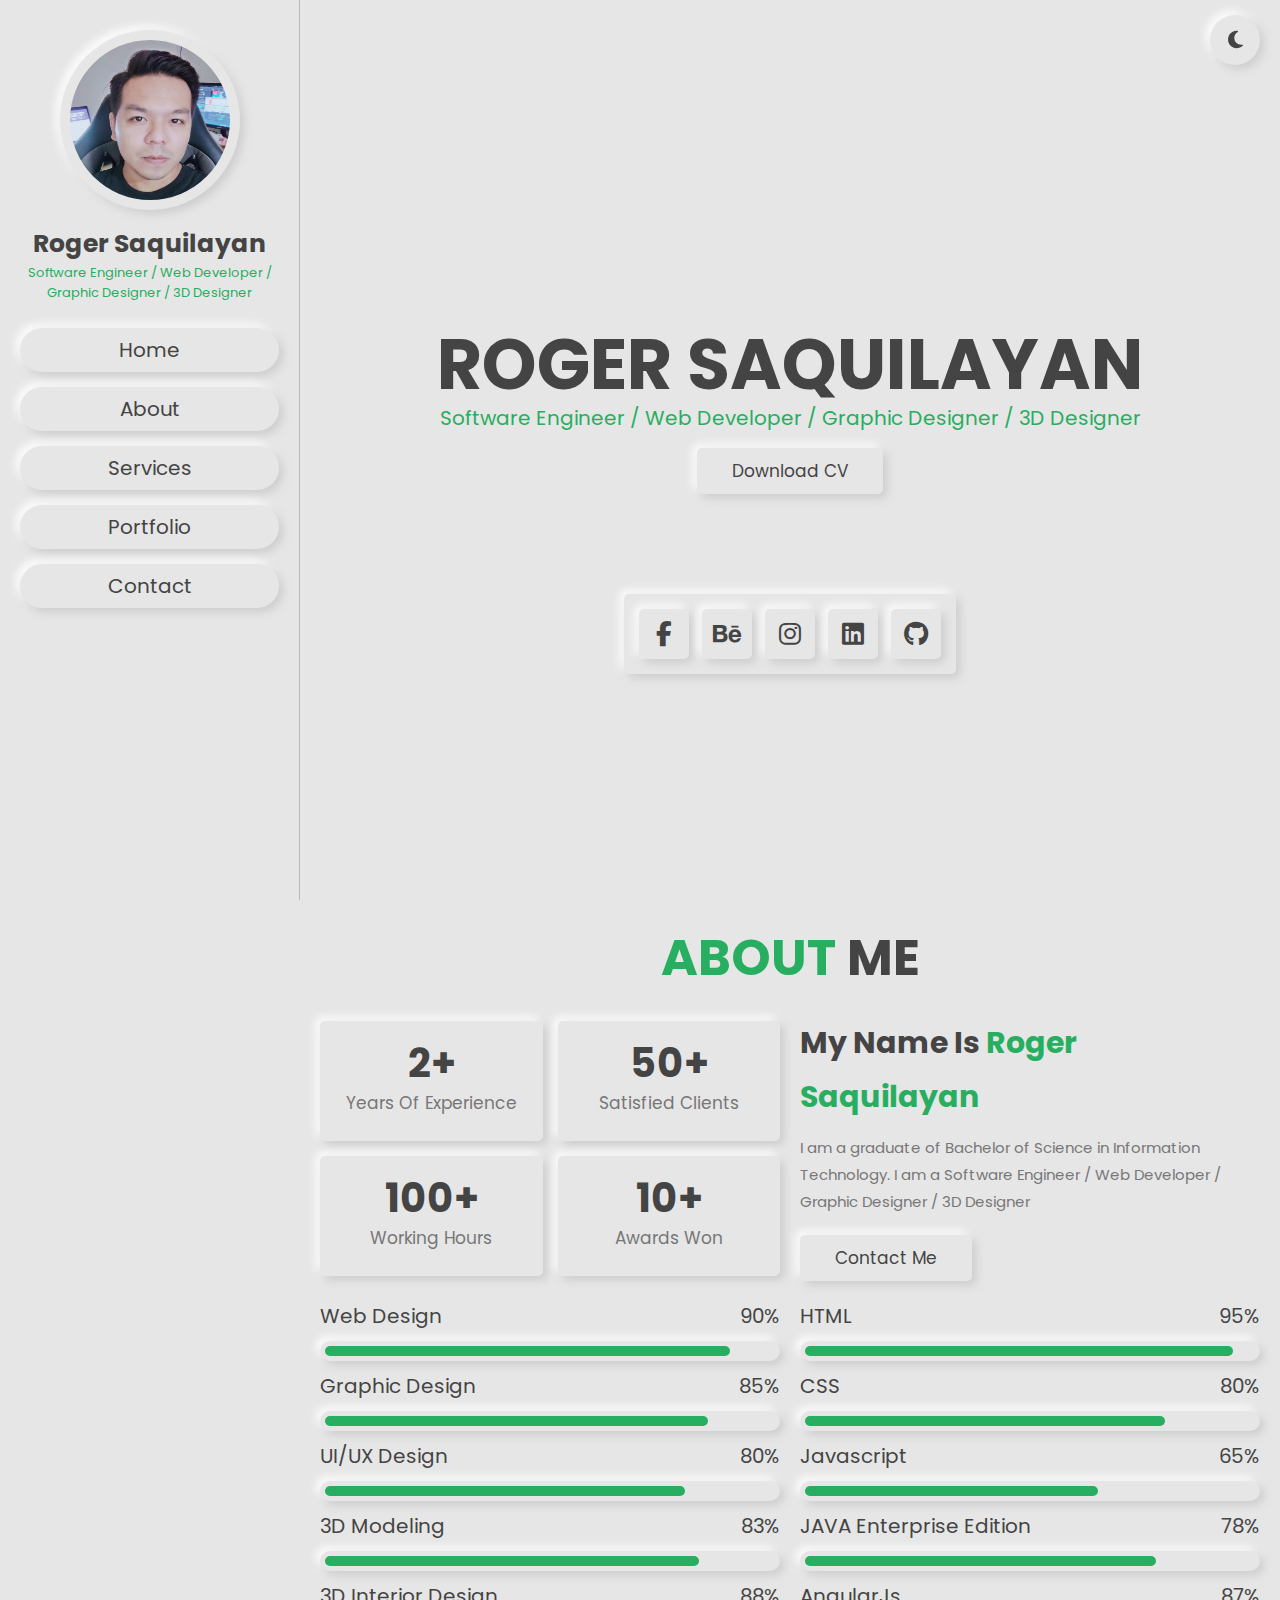
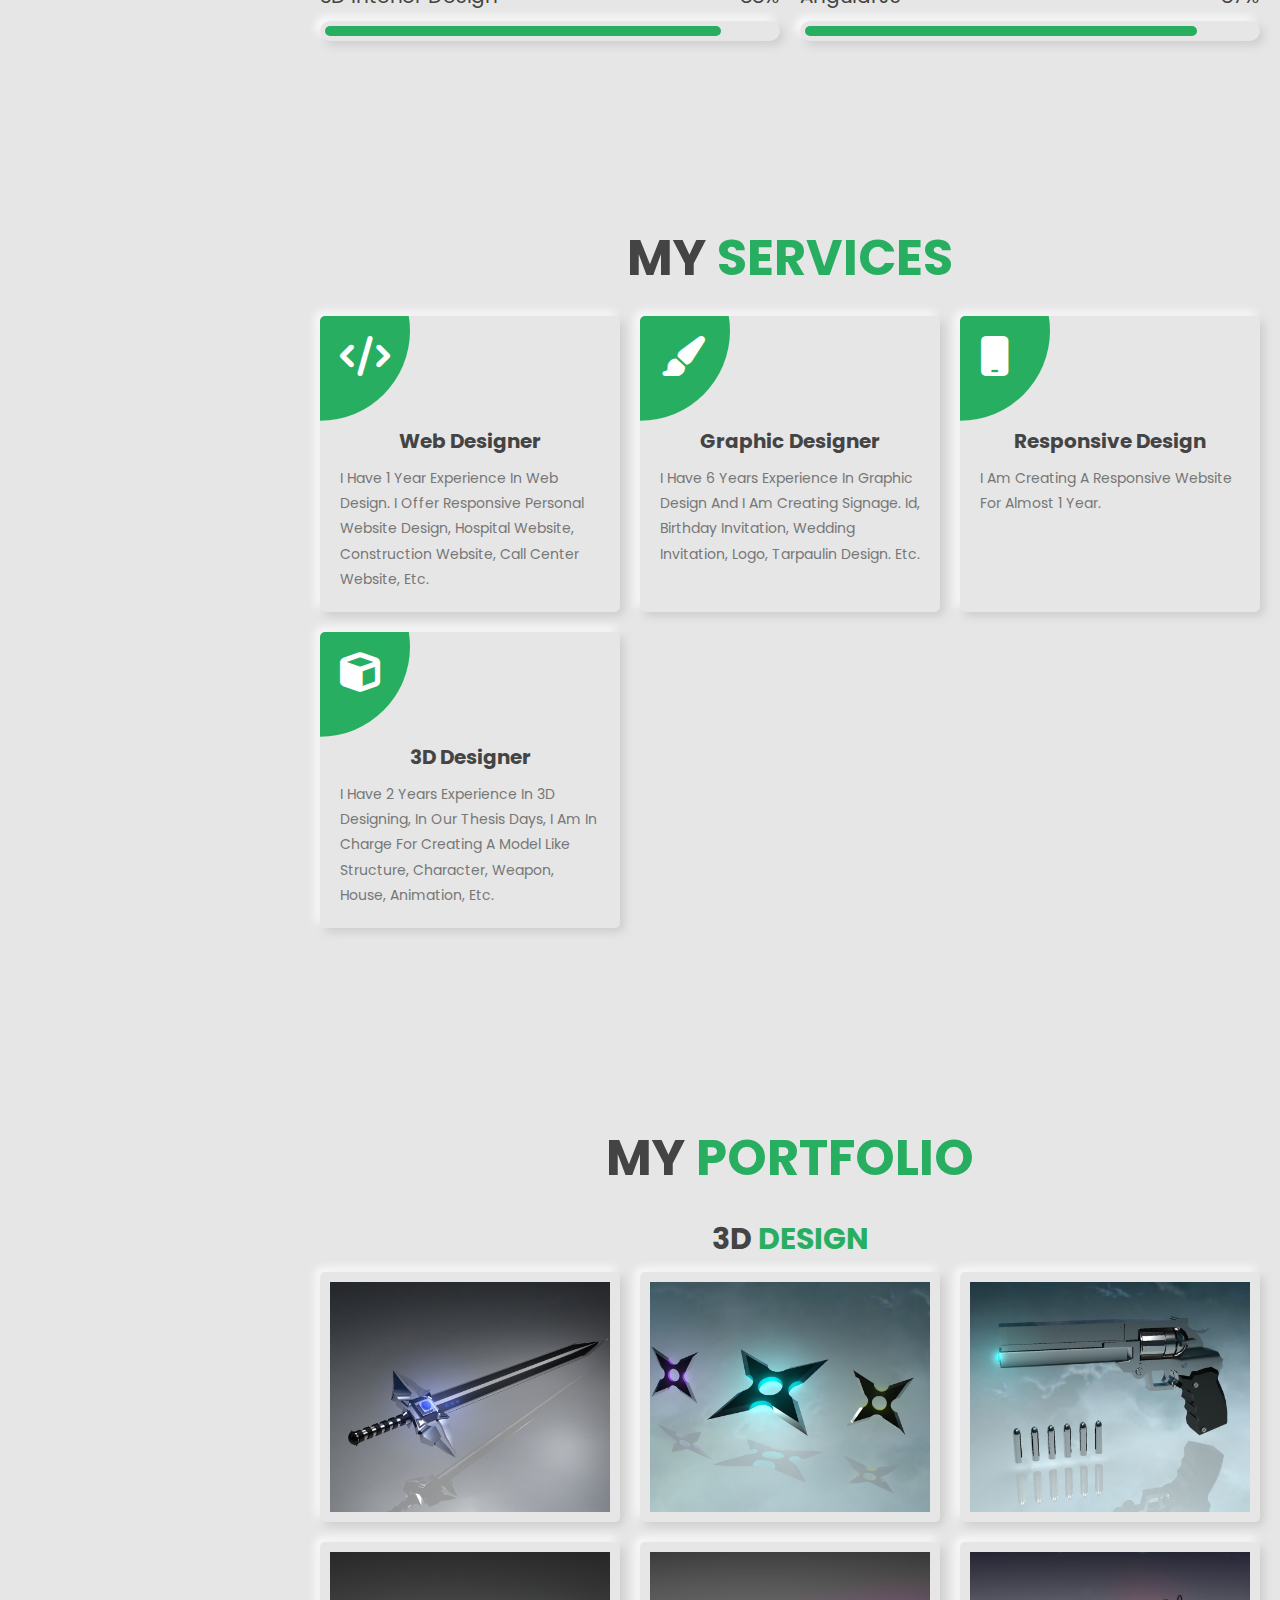
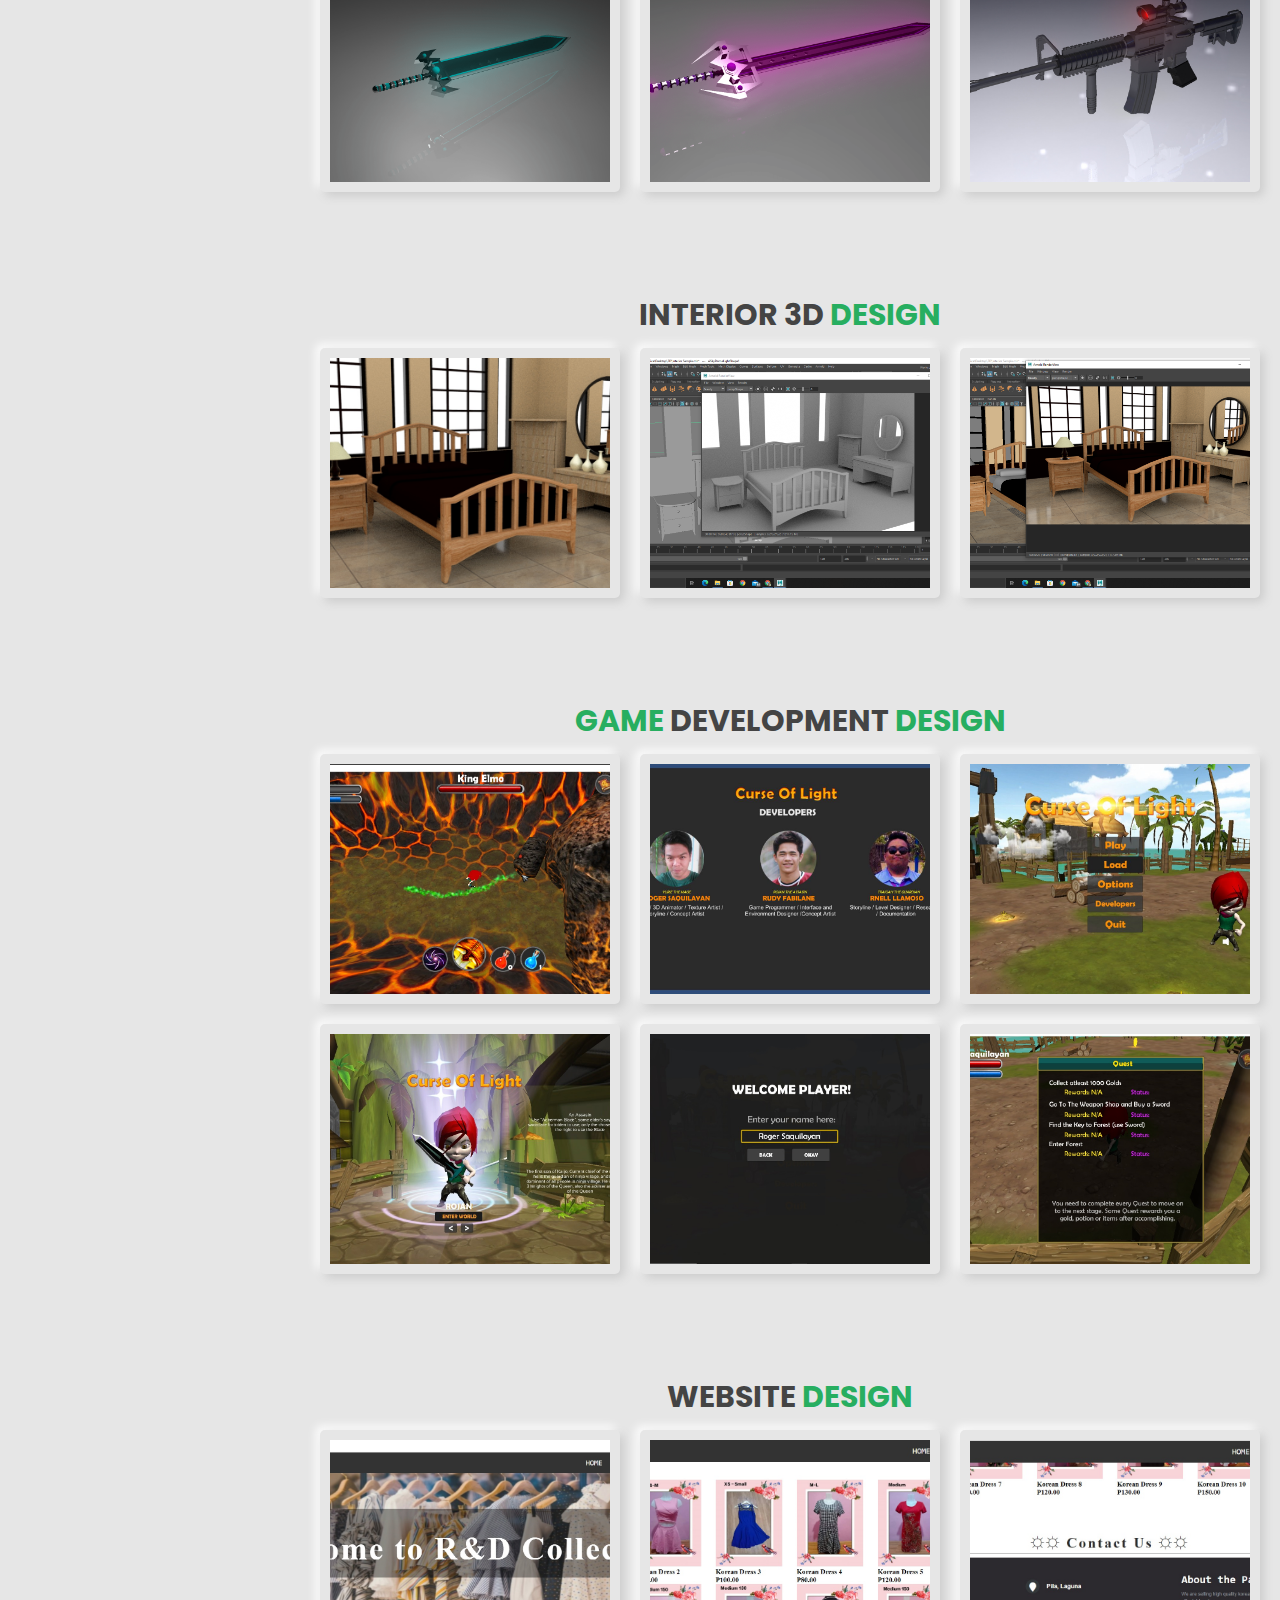
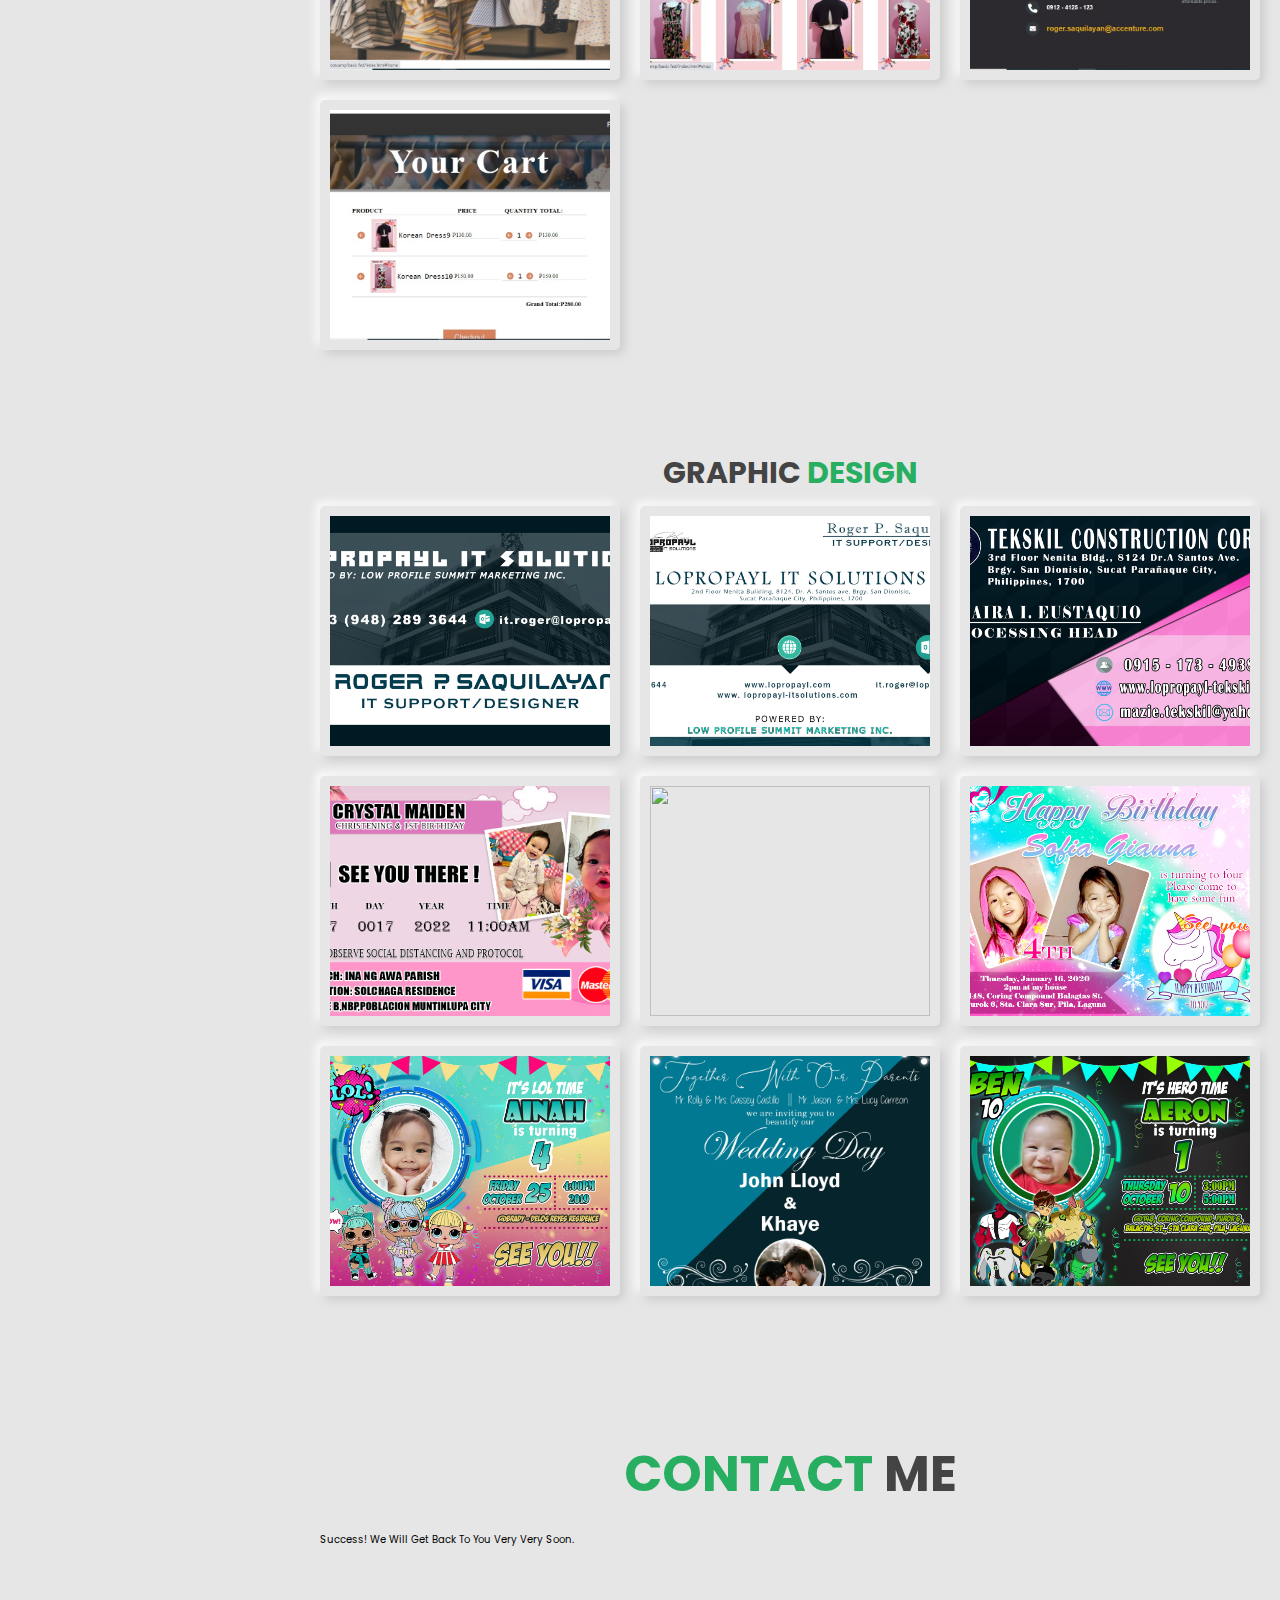
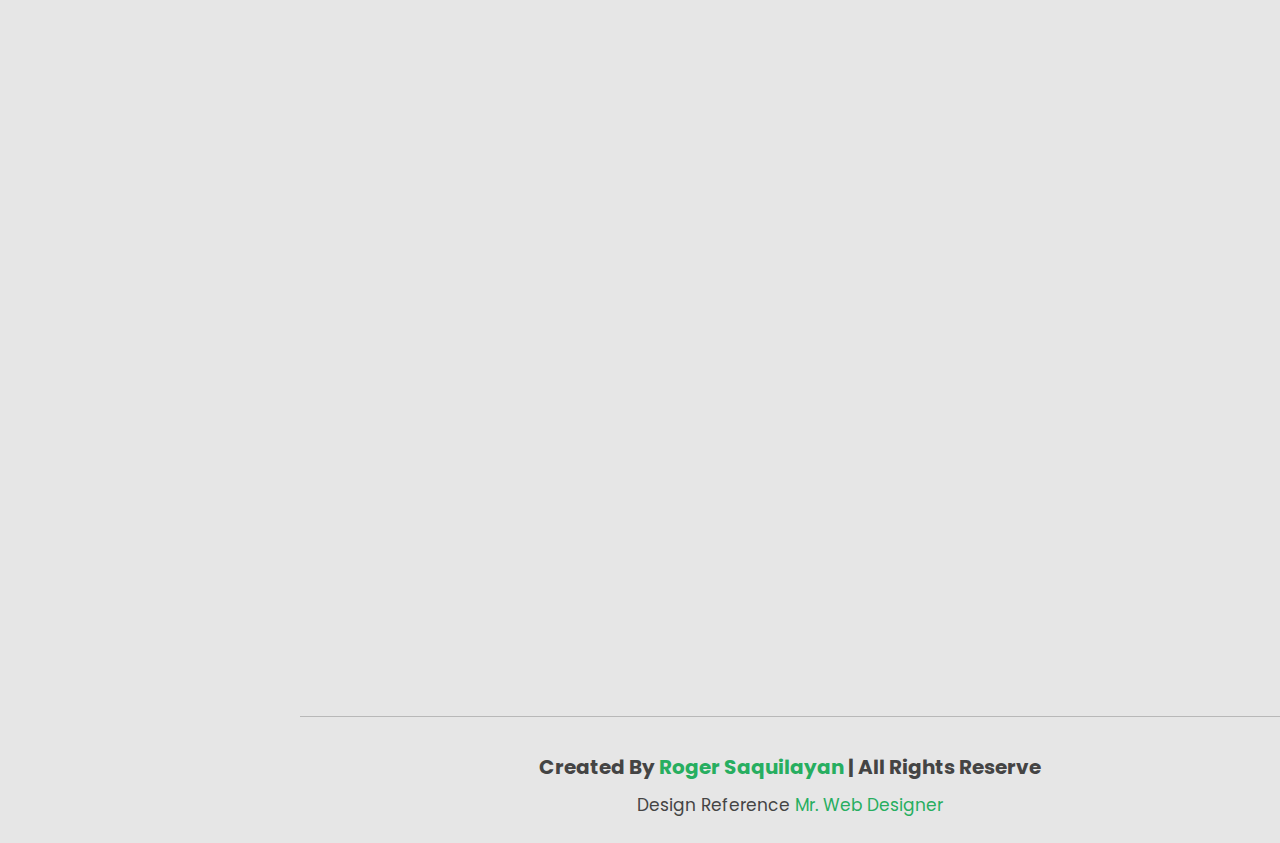
==== success.html @ b1e4dd50 "success commit" ====
<!DOCTYPE html>
<html lang="en">
<head>
    <meta charset="UTF-8">
    <meta http-equiv="X-UA-Compatible" content="IE=edge">
    <meta name="viewport" content="width=device-width, initial-scale=1.0">
    <title>Roger Saquilayan</title>

    <!-- font awesome cdn link  -->
    <link rel="stylesheet" href="https://cdnjs.cloudflare.com/ajax/libs/font-awesome/6.1.1/css/all.min.css">

    <!-- custome css file link -->
    <link rel="stylesheet" href="style.css">
</head>
<body>
    
    <!-- header section start -->
    <header class="header">

        <div class="user">
            <img src="image/profile.jpg" alt="">
            <h3>Roger Saquilayan</h3>
            <p>
                Software Engineer / Web developer / Graphic Designer / 3D Designer
            </p>
        </div>

        <nav class="navbar">
            <a href="#home">home</a>
            <a href="#about">about</a>
            <a href="#services">services</a>
            <a href="#portfolio">portfolio</a>
            <a href="#contacts">contact</a>
        </nav>

    </header>
    <!-- header section end -->

    <div id="menu-btn" class="fas fa-bars"></div>

    <!-- theme toggler -->

    <div id="theme-toggler" class="fas fa-moon"></div>


    <!-- home section start -->

    <section class="home" id="home">
        <div class="content">
            <h3>Roger Saquilayan</h3>
            <p>Software Engineer / Web developer / Graphic Designer / 3D Designer</p>
            <a href="data/Roger CV 2022.pdf" class="btn" download>Download CV</a>
        </div>

        <div class="share">
            <a href="https://www.facebook.com/rogersaqui1234/" class="fab fa-facebook-f"></a>
            <a href="https://www.behance.net/yurie2315" class="fab fa-behance"></a>
            <a href="https://www.instagram.com/rogersaquilayan/" class="fab fa-instagram"></a>
            <a href="https://www.linkedin.com/in/roger-saquilayan-77a71b1bb/" class="fab fa-linkedin"></a>
            <a href="https://github.com/yurie2315" class="fab fa-github"></a>
        </div>
    </section>

    <!-- home section end -->


    <!-- about section start  -->

    <section class="about" id="about">

        <h1 class="heading"><span>about</span> me</h1>
        <div class="row">
            <div class="box-container">

                <div class="box">
                    <h3>2+</h3>
                    <p>years of experience</p>
                </div>

                <div class="box">
                    <h3>50+</h3>
                    <p>Satisfied clients</p>
                </div>

                <div class="box">
                    <h3>100+</h3>
                    <p>Working hours</p>
                </div>

                <div class="box">
                    <h3>10+</h3>
                    <p>Awards won</p>
                </div>

            </div>

            <div class="content">
                <h3>my name is <span>Roger Saquilayan</span></h3>
                <p>I am a graduate of Bachelor of Science in Information Technology.
                     I am a Software Engineer / Web Developer / Graphic Designer / 3D Designer
                </p>

                <a href="#" class="btn">contact me</a>
            </div>

        </div>

        <div class="row">

            <div class="progress">
                <h3>web design <span>90%</span></h3>
                <div class="bar bar-1-1"><span></span></div>
                <h3>graphic design <span>85%</span></h3>
                <div class="bar bar-1-2"><span></span></div>
                <h3>UI/UX design <span>80%</span></h3>
                <div class="bar bar-1-3"><span></span></div>
                <h3>3D modeling <span>83%</span></h3>
                <div class="bar bar-1-4"><span></span></div>
                <h3>3D interior design <span>88%</span></h3>
                <div class="bar bar-1-5"><span></span></div>
            </div>

            <div class="progress">
                <h3>HTML <span>95%</span></h3>
                <div class="bar bar-2-1"><span></span></div>
                <h3>CSS <span>80%</span></h3>
                <div class="bar bar-2-2"><span></span></div>
                <h3>javascript <span>65%</span></h3>
                <div class="bar bar-2-3"><span></span></div>
                <h3>JAVA Enterprise Edition <span>78%</span></h3>
                <div class="bar bar-2-4"><span></span></div>
                <h3>AngularJs <span>87%</span></h3>
                <div class="bar bar-2-5"><span></span></div>
            </div>

        </div>

    </section>

    <!-- about section end  -->

    <!-- service section start  -->

    <section class="services" id="services">
        <h1 class="heading">my <span>services</span></h1>

        <div class="box-container">

            <div class="box">
                <i class="fas fa-code"></i>
                <h3>web designer</h3>
                <p> I have 1 year experience in Web Design.
                    I offer responsive Personal Website Design, Hospital Website, Construction Website,
                    Call Center Website, Etc.</p>
            </div>

             <div class="box">
                <i class="fas fa-paint-brush"></i>
                <h3>graphic designer</h3>
                <p>I have 6 years experience in graphic design and I am creating signage. id, 
                    birthday invitation, wedding invitation, logo, tarpaulin design. etc.</p>
            </div>

            <div class="box">
                <i class="fas fa-mobile"></i>
                <h3>responsive design</h3>
                <p>I am creating a responsive website for almost 1 year.</p>
            </div>

            <div class="box">
                <i class="fas fa-cube"></i>
                <h3>3D Designer</h3>
                <p>I have 2 years experience in 3D Designing, In our thesis days, i am in charge for creating
                    a model like structure, character, weapon, house, animation, etc.
                </p>
            </div>

        </div>
    </section>

    <!-- service section end  -->

    <!-- portfolio section start  -->

    <section class="portfolio" id="portfolio">

        <h1 class="heading">my <span>portfolio</span></h1>

        <!-- 3D Design  -->
            <h3 class="subheading">3D <span>Design</span> </h3>
            <div class="box-container">
            
                <div class="box">
                    <img src="image/3D-1.jpeg" alt="">
                    <div class="content">
                        <h3>Sci-fi Sword</h3>
                    </div>
                </div>

                <div class="box">
                    <img src="image/3D-2.jpeg" alt="">
                    <div class="content">
                        <h3>Shuriken</h3>
                    </div>
                </div>

                <div class="box">
                    <img src="image/3D-3.jpeg" alt="">
                    <div class="content">
                        <h3>vash stampede gun</h3>
                    </div>
                </div>

                <div class="box">
                    <img src="image/3D-4.png" alt="">
                    <div class="content">
                        <h3>Final fantasy sword</h3>
                    </div>
                </div>

                <div class="box">
                    <img src="image/3D-5.png" alt="">
                    <div class="content">
                        <h3>Customize Sci-fi Sword</h3>
                    </div>
                </div>

                <div class="box">
                    <img src="image/3D-6.jpeg" alt="">
                    <div class="content">
                        <h3>M4A1 Rifle</h3>
                    </div>
                </div>

            </div>

<!-- Interior Design  -->
            <h3 class="subheading">Interior 3D <span>Design</span> </h3>
            <div class="box-container">
                <div class="box">
                    <img src="image/I3D-1.jpg" alt="">
                    <div class="content">
                        <h3>Interior Design Room</h3>
                    </div>
                </div>

                <div class="box">
                    <img src="image/I3D-2.png" alt="">
                    <div class="content">
                        <h3>Interior Design Room Preview</h3>
                    </div>
                </div>

                <div class="box">
                    <img src="image/I3D-3.png" alt="">
                    <div class="content">
                        <h3>Interior Design Room Render Preview</h3>
                    </div>
                </div>
            </div>


<!-- Game Developer Thesis  -->

            <h3 class="subheading"><span> Game </span> Development <span>Design</span> </h3>
            <div class="box-container">
                <div class="box">
                    <img src="image/TD-1.jpg" alt="">
                    <div class="content">
                        <h3>Curse of Light Boss</h3>
                    </div>
                </div>

                <div class="box">
                    <img src="image/TD-2.jpg" alt="">
                    <div class="content">
                        <h3>Curse of Light Developer</h3>
                    </div>
                </div>

                <div class="box">
                    <img src="image/TD-3.jpg" alt="">
                    <div class="content">
                        <h3>Curse of Light main menu</h3>
                    </div>
                </div>

                <div class="box">
                    <img src="image/TD-4.jpg" alt="">
                    <div class="content">
                        <h3>Curse of Light Character Selection</h3>
                    </div>
                </div>

                <div class="box">
                    <img src="image/TD-5.jpg" alt="">
                    <div class="content">
                        <h3>Curse of Light Choosing name</h3>
                    </div>
                </div>

                <div class="box">
                    <img src="image/TD-6.jpg" alt="">
                    <div class="content">
                        <h3>Curse of Light in Game</h3>
                    </div>
                </div>
            </div>

<!-- Website Design  -->


            <h3 class="subheading">Website <span>Design</span> </h3>
            <div class="box-container">
                <div class="box">
                    <img src="image/WD-1.jpg" alt="">
                    <div class="content">
                        <h3>R&D Collection home</h3>
                    </div>
                </div>

                <div class="box">
                    <img src="image/WD-1-shop.jpg" alt="">
                    <div class="content">
                        <h3>R&D Collection shop</h3>
                    </div>
                </div>

                <div class="box">
                    <img src="image/WD-1-contact.jpg" alt="">
                    <div class="content">
                        <h3>R&D Collection contact</h3>
                    </div>
                </div>

                <div class="box">
                    <img src="image/WD-1-cart.jpg" alt="">
                    <div class="content">
                        <h3>R&D Collection cart</h3>
                    </div>
                </div>
            </div>

<!-- Graphic Design  -->

            <h3 class="subheading">Graphic <span>Design</span> </h3>
            <div class="box-container">
                <div class="box">
                    <img src="image/GD-1.jpg" alt="">
                    <div class="content">
                        <h3>LP Business Card</h3>
                    </div>
                </div>

                <div class="box">
                    <img src="image/GD-2.jpg" alt="">
                    <div class="content">
                        <h3>LP Business Card 2</h3>
                    </div>
                </div>

                <div class="box">
                    <img src="image/GD-3.png" alt="">
                    <div class="content">
                        <h3>Tekskil Business Card</h3>
                    </div>
                </div>

                <div class="box">
                    <img src="image/GD-4.jpg" alt="">
                    <div class="content">
                        <h3>ATM Invitation Card Design</h3>
                    </div>
                </div>

                <div class="box">
                    <img src="image/GD-5.jpg" alt="">
                    <div class="content">
                        <h3>Tarpaulin 4x7</h3>
                    </div>
                </div>

                <div class="box">
                    <img src="image/GD-6.jpg" alt="">
                    <div class="content">
                        <h3>Birthday Invitation Card</h3>
                    </div>
                </div>

                <div class="box">
                    <img src="image/GD-7.jpg" alt="">
                    <div class="content">
                        <h3>Birthday Invitation Card 2</h3>
                    </div>
                </div>

                <div class="box">
                    <img src="image/GD-8.jpg" alt="">
                    <div class="content">
                        <h3>Wedding Invitation</h3>
                    </div>
                </div>

                <div class="box">
                    <img src="image/GD-9.jpg" alt="">
                    <div class="content">
                        <h3>Birthday Invitation Card 3</h3>
                    </div>
                </div>
            </div>

            
    </section>

    <!-- portfolio section end  -->

    <!-- contact section start  -->

    <section class="contact" id="contacts">
        <h1 class="heading"><span>Contact</span> me</h1>
        Success! we will get back to you very very soon.
       
    </section>

    <!-- contact section end  -->

    <div class="credit">
        <h3> created by <span> Roger Saquilayan</span> | all rights reserve </h3>
        <p> Design reference<a href="https://www.youtube.com/c/MrWebDesignerAnas"> <span> Mr. Web Designer </span></a></p>
    </div>
    
    


    <!-- custom js file link  -->
    <script src="script.js"></script>

</body>
</html>
---- style.css ----
@import url('https://fonts.googleapis.com/css2?family=Poppins:wght@100;200;300;400;500;600;700&display=swap');

:root{
    --green:#27ae60;
    --black:#444;
    --light-color:#777;
    --bg-color:#e6e6e6;
    --border: .1rem solid rgba(0,0,0,.2);
    --box-shadow: .4rem .4rem 1rem #ccc,
                  -.4rem -.4rem 1rem #fff;
    --box-shadow-inset: .4rem .4rem 1rem #ccc inset,
                  -.4rem -.4rem 1rem #fff inset;
}


*{
    font-family: 'Poppins', sans-serif;
    margin: 0; padding: 0;
    box-sizing: border-box;
    outline: none; border: none;
    text-decoration: none;
    text-transform: capitalize;
    transition: .2s linear;
}


html {
    font-size: 62.5%;
    overflow-x: hidden;
    scroll-behavior: smooth;
}

body {
    background: var(--bg-color);
    padding-left: 30rem;
}

body.active {
    --black:#fff;
    --light-color:#ddd;
    --bg-color:#222;
    --border: .1rem solid rgba(0,0,0,.2);
    --box-shadow: .4rem .4rem 1rem #111,
                  -.4rem -.4rem 1rem #333;
    --box-shadow-inset: .4rem .4rem 1rem #111 inset,
                  -.4rem -.4rem 1rem #333 inset;
}

section {
    min-height: 100vh;
    padding: 2rem;
}

.btn {
    margin-top: 1rem;
    display: inline-block;
    padding: 1rem 3.5rem;
    border-radius: .5rem;
    font-size: 1.7rem;
    cursor: pointer;
    background: none;
    color: var(--black);
    box-shadow: var(--box-shadow);
}

.btn:hover {
    box-shadow: var(--box-shadow-inset);
    color: var(--green);
}

.heading {
    text-align: center;
    font-size: 5rem;
    color: var(--black);
    text-transform: uppercase;
    padding-bottom: 2rem;
}

.heading span {
    color: var(--green);
    text-transform: uppercase;
}

.subheading {
    text-align: center;
    font-size: 3rem;
    color: var(--black);
    text-transform: uppercase;
    padding-bottom: 1rem;
}

.subheading span {
    color: var(--green);
    text-transform: uppercase;
}

.header {
    position: fixed;
    top:0; left: 0;
    z-index: 999;
    background: var(--bg-color);
    width: 30rem;
    border-right: var(--border);
    height: 100%;
    padding: 2rem;
    text-align: center;
}

.header .user img {
    margin: 1rem 0;
    border: 1rem solid transparent;
    border-radius: 50%;
    height: 18rem;
    width: 18rem;
    box-shadow: var(--box-shadow);
}

.header .user h3 {
    color: var(--black);
    font-size: 2.5rem;
}

.header .user p {
    color: var(--green);
    font-size: 1.3rem;
}

.header .navbar {
    padding-top: 1rem;
}

.header .navbar a {
    display: block;
    margin: 1.5rem 0;
    padding: .7rem;
    border-radius: 5rem;
    font-size: 2rem;
    box-shadow: var(--box-shadow);
    color: var(--black);
}

.header .navbar a:hover {
    background: var(--green);
    color: #fff;
}


#menu-btn {
    position: fixed;
    top: 1.5rem; left: 2rem;
    z-index: 1000;
    height: 5rem;
    width: 5rem;
    line-height: 5rem;
    border-radius: 50%;
    font-size: 2rem;
    cursor: pointer;
    box-shadow: var(--box-shadow);
    text-align: center;
    color: var(--black);
    display: none;
    background: var(--bg-color);
}


#menu-btn:hover {
    color: var(--green);
    box-shadow: var(--box-shadow-inset);
}


#theme-toggler {
    position: fixed;
    top: 1.5rem; right: 2rem;
    z-index: 1000;
    height: 5rem;
    width: 5rem;
    line-height: 5rem;
    border-radius: 50%;
    font-size: 2rem;
    cursor: pointer;
    box-shadow: var(--box-shadow);
    text-align: center;
    color: var(--black);
    background: var(--bg-color);
}

#theme-toggler:hover {
    color: var(--green);
    box-shadow: var(--box-shadow-inset);
}

.home {
    display: flex;
    flex-flow: column;
    align-items: center;
    justify-content: center;
    text-align: center;
}

.home .content h3{
    font-size: 7rem;
    color: var(--black);
    line-height: 1.1;
    text-transform: uppercase;
}

.home .content p{
    font-size: 2rem;
    color: var(--green);
    padding-bottom: .5rem;
}

.home .share {
    position: relative;
    top: 10rem;
    border-radius: .5rem;
    box-shadow: var(--box-shadow);
    padding: 1rem;
}

.home .share a {
    height: 5rem;
    width: 5rem;
    line-height: 5rem;
    box-shadow: var(--box-shadow);
    margin: .5rem;
    font-size: 2.5rem;
    color: var(--black);
    border-radius: .5rem;
}

.home .share a:hover {
    box-shadow: var(--box-shadow-inset);
    color: var(--green);
}

.about .row {
    display: flex;
    align-items: center;
    flex-wrap: wrap-reverse;
    gap: 2rem;
}

.about .row .box-container {
    flex: 1 1 40rem;
    display: flex;
    flex-wrap: wrap;
    gap: 1.5rem;
}

.about .row .box-container .box {
    flex: 1 1 18rem;
    text-align: center;
    padding: 2rem;
    border-radius: .5rem;
    box-shadow: var(--box-shadow);
}

.about .row .box-container .box h3 {
    font-size: 4rem;
    color: var(--black);
    line-height: 1.1;
}

.about .row .box-container .box p {
    font-size: 1.7rem;
    color: var(--light-color);
    padding: .5rem 0;
}

.about .row .content {
    flex: 1 1 40rem;
}

.about .row .content p{
    text-transform: none;
}

.about .row .content h3 {
    font-size: 3rem;
    color: var(--black);
    line-height: 1.8;
}

.about .row .content p {
    font-size: 1.5rem;
    color: var(--light-color);
    line-height: 1.8;
    padding: 1rem 0;
}

.about .row .content span {
    color: var(--green);
}

.about .row:nth-child(3){
    padding-top: 2rem;
}

.about .row .progress {
    flex: 1 1 40rem;
}

.about .row .progress h3 {
    color: var(--black);
    font-weight: normal;
    font-size: 2rem;
    display: flex;
    align-items: center;
    justify-content: space-between;
}

.about .row .progress .bar {
    box-shadow: var(--box-shadow);
    border-radius: 5rem;
    height: 2rem;
    padding: .5rem;
    margin: 1rem 0;
}

.about .row .progress .bar span {
    display: block;
    height: 100%;
    background: var(--green);
    border-radius: 5rem;
}

.about .row .progress .bar-1-1 span {
    width: 90%;
}

.about .row .progress .bar-1-2 span {
    width: 85%;
}

.about .row .progress .bar-1-3 span {
    width: 80%;
}

.about .row .progress .bar-1-4 span {
    width: 83%;
}

.about .row .progress .bar-1-5 span {
    width: 88%;
}


.about .row .progress .bar-2-1 span {
    width: 95%;
}

.about .row .progress .bar-2-2 span {
    width: 80%;
}

.about .row .progress .bar-2-3 span {
    width: 65%;
}

.about .row .progress .bar-2-4 span {
    width: 78%;
}

.about .row .progress .bar-2-5 span {
    width: 87%;
}

/* section services start  */

.services .box-container {
    display: grid;
    grid-template-columns: repeat(auto-fit, minmax(27rem, 1fr));
    gap: 2rem; 
}

.services .box-container .box {
    padding: 2rem;
    border-radius: .5rem;
    box-shadow: var(--box-shadow);
    position: relative;
    z-index: 0;
    overflow: hidden;
    align-items: center;
    justify-items: center;
    justify-content: center;
    position: relative;
}

.services .box-container .box i {
    font-size: 4rem;
    padding-bottom: 5rem;
    color: #fff;
}

.services .box-container .box h3 {
    font-size: 2rem;
    padding-bottom: 1rem;
    color: var(--black);
}

.services .box-container .box p {
    font-size: 1.4rem;
    line-height: 1.8;
    color: var(--light-color);
}

.services .box-container .box::before {
    content: '';
    position: absolute;
    top: 0; left: 0;
    height: 100%;
    width: 100%;
    background: var(--green);
    z-index: -1;
    clip-path: circle(9rem at 0% 5%);
    transition: .3s linear;
}

.services .box-container .box:hover::before {
    clip-path: circle(100%);
}

.services .box-container .box:hover > * {
    color: #fff;
}

/* section services end  */

/* portfolio section start  */

.portfolio .box-container {
    display: grid;
    grid-template-columns: repeat(auto-fit, minmax(27rem, 1fr));
    gap: 2rem;
    padding-bottom: 10rem;
}

.portfolio .box-container .box {
    height: 25rem;
    border-radius: .5rem;
    overflow: hidden;
    box-shadow: var(--box-shadow);
    position: relative;
    border: 1rem solid transparent;
}


.portfolio .box-container .box img {
    height: 100%;
    width: 100%;
    object-fit: cover;
}

.portfolio .box-container .box .content {
    position: absolute;
    top: 0; left: 0;
    height: 100%;
    width: 100%;
    background: var(--bg-color);
    display: grid;
    place-items: center;
    transform: scale(0);
}

.portfolio .box-container .box:hover .content {
    transform: scale(1);
}

.portfolio .box-container .box .content h3{
    font-size: 2.5rem;
    color: var(--black);
    text-transform: uppercase;
    transform: translateY(-5rem);
    opacity: 0;
    transition-delay: .2s;
    text-align: center;
   
}

.portfolio .box-container .box:hover .content h3 {
    transform: translateY(0rem);
    opacity: 1;
}

/* portfolio section end  */

/* contact section start  */

.contact form {
    margin: 1rem auto;
    max-width: 70rem;
    border-radius: .5rem;
    box-shadow: var(--box-shadow);
    padding: 2rem;
}

.contact form .box {
    padding: 1rem 1.5rem;
    background: none;
    width: 100%;
    color: var(--black);
    font-size: 1.6rem;
    box-shadow: var(--box-shadow);
    text-transform: none;
    margin: .7rem 0;
    border-radius: .5rem;
}

.contact form textarea {
    height: 20rem;
    resize: none;
}

.contact form .box:focus {
    box-shadow: var(--box-shadow-inset);
}

/* contact section end  */

.credit {
   
    padding: 2.5rem 1rem;
 
    border-top: var(--border);
    color: var(--black);
}

.credit h3  {
    font-size: 2rem;
    text-align: center;
    color: var(--black);
    margin-top: 1rem;
}

.credit p{
    font-size: 1.7rem;
    text-align: center;
    color: var(--black);
    margin-top: 1rem;
    text-decoration: none;
}

.credit span {
    color: var(--green);
}


/* media queries */
@media (max-width: 991px) {
    html {
        font-size: 55%;
    }

    body {
        padding-left: 0;
    }

    .header {
        left: -110%;
    }

    .header.active {
        left: 0%;
        transition: .4s linear;
    }

    #menu-btn{
        display: initial;
    }
    
}

@media (max-width: 450px) {
    html {
        font-size: 50%;
    }

    .header {
        width: 100%;
        border-right: 0;
    }
}

@media (max-width: 450px) {
    html {
        font-size: 40%;
    }
    .header {
        width: 100%;
        border-right: 0;
    }
}
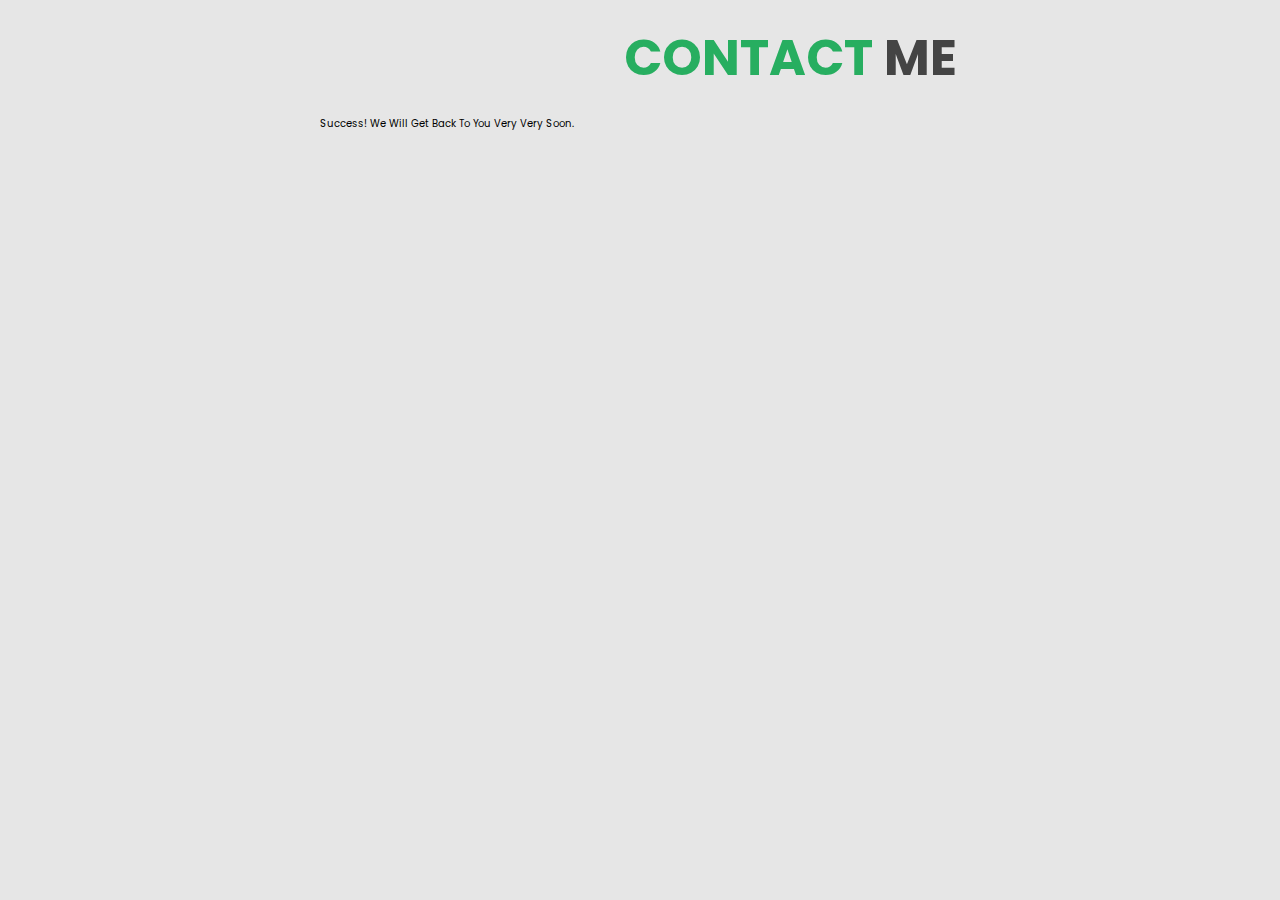
==== commit cfaab83a: "success page" ====
--- a/success.html
+++ b/success.html
@@ -13,406 +13,7 @@
     <link rel="stylesheet" href="style.css">
 </head>
 <body>
-    
-    <!-- header section start -->
-    <header class="header">
-
-        <div class="user">
-            <img src="image/profile.jpg" alt="">
-            <h3>Roger Saquilayan</h3>
-            <p>
-                Software Engineer / Web developer / Graphic Designer / 3D Designer
-            </p>
-        </div>
-
-        <nav class="navbar">
-            <a href="#home">home</a>
-            <a href="#about">about</a>
-            <a href="#services">services</a>
-            <a href="#portfolio">portfolio</a>
-            <a href="#contacts">contact</a>
-        </nav>
-
-    </header>
-    <!-- header section end -->
-
-    <div id="menu-btn" class="fas fa-bars"></div>
-
-    <!-- theme toggler -->
-
-    <div id="theme-toggler" class="fas fa-moon"></div>
-
-
-    <!-- home section start -->
-
-    <section class="home" id="home">
-        <div class="content">
-            <h3>Roger Saquilayan</h3>
-            <p>Software Engineer / Web developer / Graphic Designer / 3D Designer</p>
-            <a href="data/Roger CV 2022.pdf" class="btn" download>Download CV</a>
-        </div>
-
-        <div class="share">
-            <a href="https://www.facebook.com/rogersaqui1234/" class="fab fa-facebook-f"></a>
-            <a href="https://www.behance.net/yurie2315" class="fab fa-behance"></a>
-            <a href="https://www.instagram.com/rogersaquilayan/" class="fab fa-instagram"></a>
-            <a href="https://www.linkedin.com/in/roger-saquilayan-77a71b1bb/" class="fab fa-linkedin"></a>
-            <a href="https://github.com/yurie2315" class="fab fa-github"></a>
-        </div>
-    </section>
-
-    <!-- home section end -->
-
-
-    <!-- about section start  -->
-
-    <section class="about" id="about">
-
-        <h1 class="heading"><span>about</span> me</h1>
-        <div class="row">
-            <div class="box-container">
-
-                <div class="box">
-                    <h3>2+</h3>
-                    <p>years of experience</p>
-                </div>
-
-                <div class="box">
-                    <h3>50+</h3>
-                    <p>Satisfied clients</p>
-                </div>
-
-                <div class="box">
-                    <h3>100+</h3>
-                    <p>Working hours</p>
-                </div>
-
-                <div class="box">
-                    <h3>10+</h3>
-                    <p>Awards won</p>
-                </div>
-
-            </div>
-
-            <div class="content">
-                <h3>my name is <span>Roger Saquilayan</span></h3>
-                <p>I am a graduate of Bachelor of Science in Information Technology.
-                     I am a Software Engineer / Web Developer / Graphic Designer / 3D Designer
-                </p>
-
-                <a href="#" class="btn">contact me</a>
-            </div>
-
-        </div>
-
-        <div class="row">
-
-            <div class="progress">
-                <h3>web design <span>90%</span></h3>
-                <div class="bar bar-1-1"><span></span></div>
-                <h3>graphic design <span>85%</span></h3>
-                <div class="bar bar-1-2"><span></span></div>
-                <h3>UI/UX design <span>80%</span></h3>
-                <div class="bar bar-1-3"><span></span></div>
-                <h3>3D modeling <span>83%</span></h3>
-                <div class="bar bar-1-4"><span></span></div>
-                <h3>3D interior design <span>88%</span></h3>
-                <div class="bar bar-1-5"><span></span></div>
-            </div>
-
-            <div class="progress">
-                <h3>HTML <span>95%</span></h3>
-                <div class="bar bar-2-1"><span></span></div>
-                <h3>CSS <span>80%</span></h3>
-                <div class="bar bar-2-2"><span></span></div>
-                <h3>javascript <span>65%</span></h3>
-                <div class="bar bar-2-3"><span></span></div>
-                <h3>JAVA Enterprise Edition <span>78%</span></h3>
-                <div class="bar bar-2-4"><span></span></div>
-                <h3>AngularJs <span>87%</span></h3>
-                <div class="bar bar-2-5"><span></span></div>
-            </div>
-
-        </div>
-
-    </section>
-
-    <!-- about section end  -->
-
-    <!-- service section start  -->
-
-    <section class="services" id="services">
-        <h1 class="heading">my <span>services</span></h1>
-
-        <div class="box-container">
-
-            <div class="box">
-                <i class="fas fa-code"></i>
-                <h3>web designer</h3>
-                <p> I have 1 year experience in Web Design.
-                    I offer responsive Personal Website Design, Hospital Website, Construction Website,
-                    Call Center Website, Etc.</p>
-            </div>
-
-             <div class="box">
-                <i class="fas fa-paint-brush"></i>
-                <h3>graphic designer</h3>
-                <p>I have 6 years experience in graphic design and I am creating signage. id, 
-                    birthday invitation, wedding invitation, logo, tarpaulin design. etc.</p>
-            </div>
-
-            <div class="box">
-                <i class="fas fa-mobile"></i>
-                <h3>responsive design</h3>
-                <p>I am creating a responsive website for almost 1 year.</p>
-            </div>
-
-            <div class="box">
-                <i class="fas fa-cube"></i>
-                <h3>3D Designer</h3>
-                <p>I have 2 years experience in 3D Designing, In our thesis days, i am in charge for creating
-                    a model like structure, character, weapon, house, animation, etc.
-                </p>
-            </div>
-
-        </div>
-    </section>
-
-    <!-- service section end  -->
-
-    <!-- portfolio section start  -->
-
-    <section class="portfolio" id="portfolio">
-
-        <h1 class="heading">my <span>portfolio</span></h1>
-
-        <!-- 3D Design  -->
-            <h3 class="subheading">3D <span>Design</span> </h3>
-            <div class="box-container">
-            
-                <div class="box">
-                    <img src="image/3D-1.jpeg" alt="">
-                    <div class="content">
-                        <h3>Sci-fi Sword</h3>
-                    </div>
-                </div>
-
-                <div class="box">
-                    <img src="image/3D-2.jpeg" alt="">
-                    <div class="content">
-                        <h3>Shuriken</h3>
-                    </div>
-                </div>
-
-                <div class="box">
-                    <img src="image/3D-3.jpeg" alt="">
-                    <div class="content">
-                        <h3>vash stampede gun</h3>
-                    </div>
-                </div>
-
-                <div class="box">
-                    <img src="image/3D-4.png" alt="">
-                    <div class="content">
-                        <h3>Final fantasy sword</h3>
-                    </div>
-                </div>
-
-                <div class="box">
-                    <img src="image/3D-5.png" alt="">
-                    <div class="content">
-                        <h3>Customize Sci-fi Sword</h3>
-                    </div>
-                </div>
-
-                <div class="box">
-                    <img src="image/3D-6.jpeg" alt="">
-                    <div class="content">
-                        <h3>M4A1 Rifle</h3>
-                    </div>
-                </div>
-
-            </div>
-
-<!-- Interior Design  -->
-            <h3 class="subheading">Interior 3D <span>Design</span> </h3>
-            <div class="box-container">
-                <div class="box">
-                    <img src="image/I3D-1.jpg" alt="">
-                    <div class="content">
-                        <h3>Interior Design Room</h3>
-                    </div>
-                </div>
-
-                <div class="box">
-                    <img src="image/I3D-2.png" alt="">
-                    <div class="content">
-                        <h3>Interior Design Room Preview</h3>
-                    </div>
-                </div>
-
-                <div class="box">
-                    <img src="image/I3D-3.png" alt="">
-                    <div class="content">
-                        <h3>Interior Design Room Render Preview</h3>
-                    </div>
-                </div>
-            </div>
-
-
-<!-- Game Developer Thesis  -->
-
-            <h3 class="subheading"><span> Game </span> Development <span>Design</span> </h3>
-            <div class="box-container">
-                <div class="box">
-                    <img src="image/TD-1.jpg" alt="">
-                    <div class="content">
-                        <h3>Curse of Light Boss</h3>
-                    </div>
-                </div>
-
-                <div class="box">
-                    <img src="image/TD-2.jpg" alt="">
-                    <div class="content">
-                        <h3>Curse of Light Developer</h3>
-                    </div>
-                </div>
-
-                <div class="box">
-                    <img src="image/TD-3.jpg" alt="">
-                    <div class="content">
-                        <h3>Curse of Light main menu</h3>
-                    </div>
-                </div>
-
-                <div class="box">
-                    <img src="image/TD-4.jpg" alt="">
-                    <div class="content">
-                        <h3>Curse of Light Character Selection</h3>
-                    </div>
-                </div>
-
-                <div class="box">
-                    <img src="image/TD-5.jpg" alt="">
-                    <div class="content">
-                        <h3>Curse of Light Choosing name</h3>
-                    </div>
-                </div>
-
-                <div class="box">
-                    <img src="image/TD-6.jpg" alt="">
-                    <div class="content">
-                        <h3>Curse of Light in Game</h3>
-                    </div>
-                </div>
-            </div>
-
-<!-- Website Design  -->
-
-
-            <h3 class="subheading">Website <span>Design</span> </h3>
-            <div class="box-container">
-                <div class="box">
-                    <img src="image/WD-1.jpg" alt="">
-                    <div class="content">
-                        <h3>R&D Collection home</h3>
-                    </div>
-                </div>
-
-                <div class="box">
-                    <img src="image/WD-1-shop.jpg" alt="">
-                    <div class="content">
-                        <h3>R&D Collection shop</h3>
-                    </div>
-                </div>
-
-                <div class="box">
-                    <img src="image/WD-1-contact.jpg" alt="">
-                    <div class="content">
-                        <h3>R&D Collection contact</h3>
-                    </div>
-                </div>
-
-                <div class="box">
-                    <img src="image/WD-1-cart.jpg" alt="">
-                    <div class="content">
-                        <h3>R&D Collection cart</h3>
-                    </div>
-                </div>
-            </div>
-
-<!-- Graphic Design  -->
-
-            <h3 class="subheading">Graphic <span>Design</span> </h3>
-            <div class="box-container">
-                <div class="box">
-                    <img src="image/GD-1.jpg" alt="">
-                    <div class="content">
-                        <h3>LP Business Card</h3>
-                    </div>
-                </div>
-
-                <div class="box">
-                    <img src="image/GD-2.jpg" alt="">
-                    <div class="content">
-                        <h3>LP Business Card 2</h3>
-                    </div>
-                </div>
-
-                <div class="box">
-                    <img src="image/GD-3.png" alt="">
-                    <div class="content">
-                        <h3>Tekskil Business Card</h3>
-                    </div>
-                </div>
-
-                <div class="box">
-                    <img src="image/GD-4.jpg" alt="">
-                    <div class="content">
-                        <h3>ATM Invitation Card Design</h3>
-                    </div>
-                </div>
-
-                <div class="box">
-                    <img src="image/GD-5.jpg" alt="">
-                    <div class="content">
-                        <h3>Tarpaulin 4x7</h3>
-                    </div>
-                </div>
-
-                <div class="box">
-                    <img src="image/GD-6.jpg" alt="">
-                    <div class="content">
-                        <h3>Birthday Invitation Card</h3>
-                    </div>
-                </div>
-
-                <div class="box">
-                    <img src="image/GD-7.jpg" alt="">
-                    <div class="content">
-                        <h3>Birthday Invitation Card 2</h3>
-                    </div>
-                </div>
-
-                <div class="box">
-                    <img src="image/GD-8.jpg" alt="">
-                    <div class="content">
-                        <h3>Wedding Invitation</h3>
-                    </div>
-                </div>
-
-                <div class="box">
-                    <img src="image/GD-9.jpg" alt="">
-                    <div class="content">
-                        <h3>Birthday Invitation Card 3</h3>
-                    </div>
-                </div>
-            </div>
-
-            
-    </section>
-
-    <!-- portfolio section end  -->
+  
 
     <!-- contact section start  -->
 
@@ -424,12 +25,6 @@
 
     <!-- contact section end  -->
 
-    <div class="credit">
-        <h3> created by <span> Roger Saquilayan</span> | all rights reserve </h3>
-        <p> Design reference<a href="https://www.youtube.com/c/MrWebDesignerAnas"> <span> Mr. Web Designer </span></a></p>
-    </div>
-    
-    
 
 
     <!-- custom js file link  -->
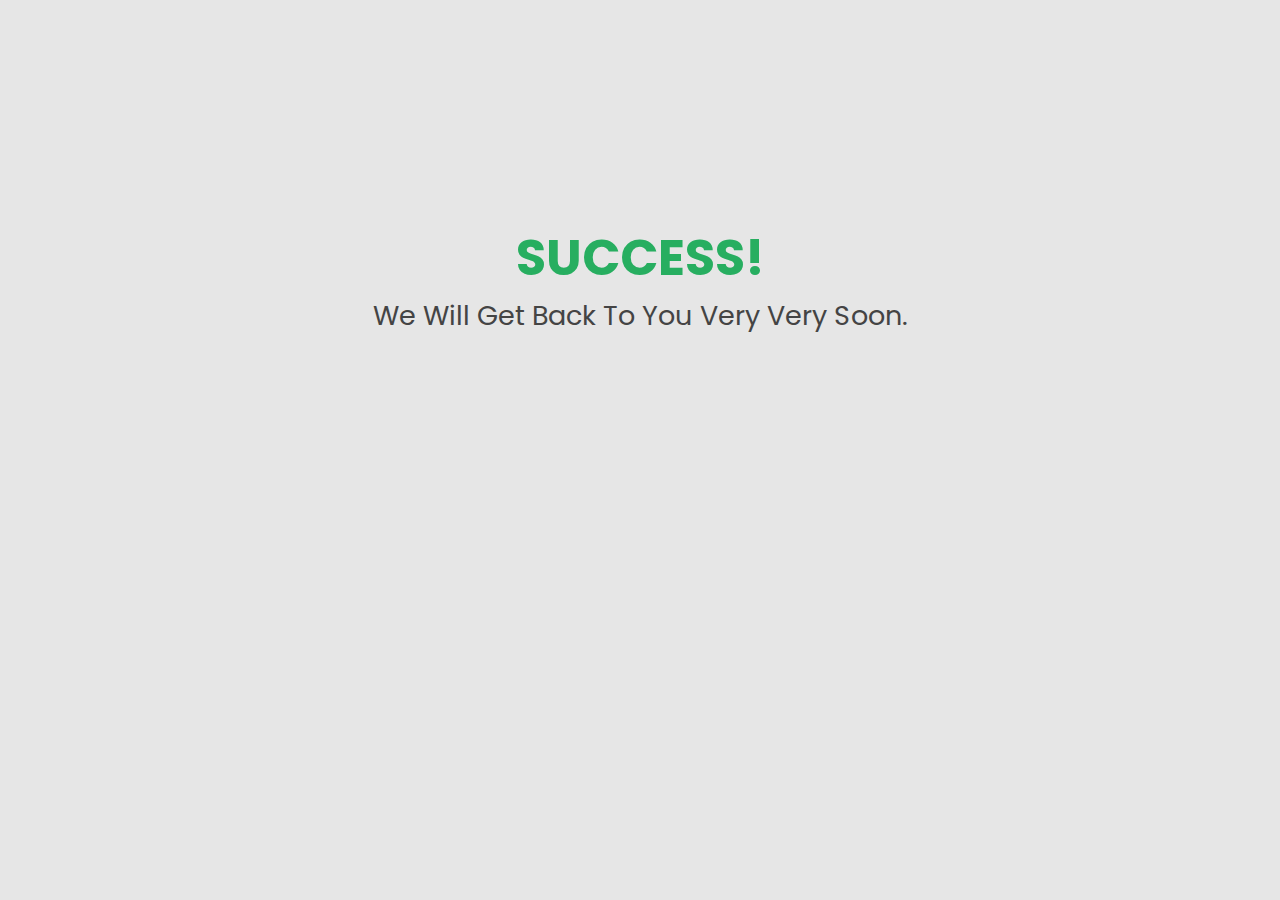
==== commit 37e73252: "form contact success" ====
--- a/success.html
+++ b/success.html
@@ -10,7 +10,7 @@
     <link rel="stylesheet" href="https://cdnjs.cloudflare.com/ajax/libs/font-awesome/6.1.1/css/all.min.css">
 
     <!-- custome css file link -->
-    <link rel="stylesheet" href="style.css">
+    <link rel="stylesheet" href="style2.css">
 </head>
 <body>
   
@@ -18,8 +18,9 @@
     <!-- contact section start  -->
 
     <section class="contact" id="contacts">
-        <h1 class="heading"><span>Contact</span> me</h1>
-        Success! we will get back to you very very soon.
+        <h1 class="heading"><span>Success!</span> </h1>
+        <p>We will get back to you very very soon.</p>
+
        
     </section>
 
--- a/style2.css
+++ b/style2.css
@@ -0,0 +1,140 @@
+@import url('https://fonts.googleapis.com/css2?family=Poppins:wght@100;200;300;400;500;600;700&display=swap');
+
+:root{
+    --green:#27ae60;
+    --black:#444;
+    --light-color:#777;
+    --bg-color:#e6e6e6;
+    --border: .1rem solid rgba(0,0,0,.2);
+    --box-shadow: .4rem .4rem 1rem #ccc,
+                  -.4rem -.4rem 1rem #fff;
+    --box-shadow-inset: .4rem .4rem 1rem #ccc inset,
+                  -.4rem -.4rem 1rem #fff inset;
+}
+
+
+*{
+    font-family: 'Poppins', sans-serif;
+    margin: 0; padding: 0;
+    box-sizing: border-box;
+    outline: none; border: none;
+    text-decoration: none;
+    text-transform: capitalize;
+    transition: .2s linear;
+}
+
+
+html {
+    font-size: 62.5%;
+    overflow-x: hidden;
+    scroll-behavior: smooth;
+}
+
+body {
+    background: var(--bg-color);
+    /* padding-left: 30rem; */
+}
+
+body.active {
+    --black:#fff;
+    --light-color:#ddd;
+    --bg-color:#222;
+    --border: .1rem solid rgba(0,0,0,.2);
+    --box-shadow: .4rem .4rem 1rem #111,
+                  -.4rem -.4rem 1rem #333;
+    --box-shadow-inset: .4rem .4rem 1rem #111 inset,
+                  -.4rem -.4rem 1rem #333 inset;
+}
+
+section {
+    min-height: 100vh;
+    padding: 2rem;
+}
+
+.btn {
+    margin-top: 1rem;
+    display: inline-block;
+    padding: 1rem 3.5rem;
+    border-radius: .5rem;
+    font-size: 1.7rem;
+    cursor: pointer;
+    background: none;
+    color: var(--black);
+    box-shadow: var(--box-shadow);
+}
+
+.btn:hover {
+    box-shadow: var(--box-shadow-inset);
+    color: var(--green);
+}
+
+.heading span {
+    color: var(--green);
+    text-transform: uppercase;
+}
+
+
+.contact h1 {
+    align-items: center;
+    justify-content: center;
+    font-size: 5rem;
+    display: flex;
+    padding-top: 20rem;
+}
+
+.contact p {
+    align-items: center;
+    justify-content: center;
+    font-size: 2.7rem;
+    display: flex;
+    color: var(--black);
+    justify-items: center;
+    align-self: center;
+}
+
+
+/* media queries */
+@media (max-width: 991px) {
+    html {
+        font-size: 55%;
+    }
+
+    body {
+        padding-left: 0;
+    }
+
+    .header {
+        left: -110%;
+    }
+
+    .header.active {
+        left: 0%;
+        transition: .4s linear;
+    }
+
+    #menu-btn{
+        display: initial;
+    }
+    
+}
+
+@media (max-width: 450px) {
+    html {
+        font-size: 50%;
+    }
+
+    .header {
+        width: 100%;
+        border-right: 0;
+    }
+}
+
+@media (max-width: 450px) {
+    html {
+        font-size: 40%;
+    }
+    .header {
+        width: 100%;
+        border-right: 0;
+    }
+}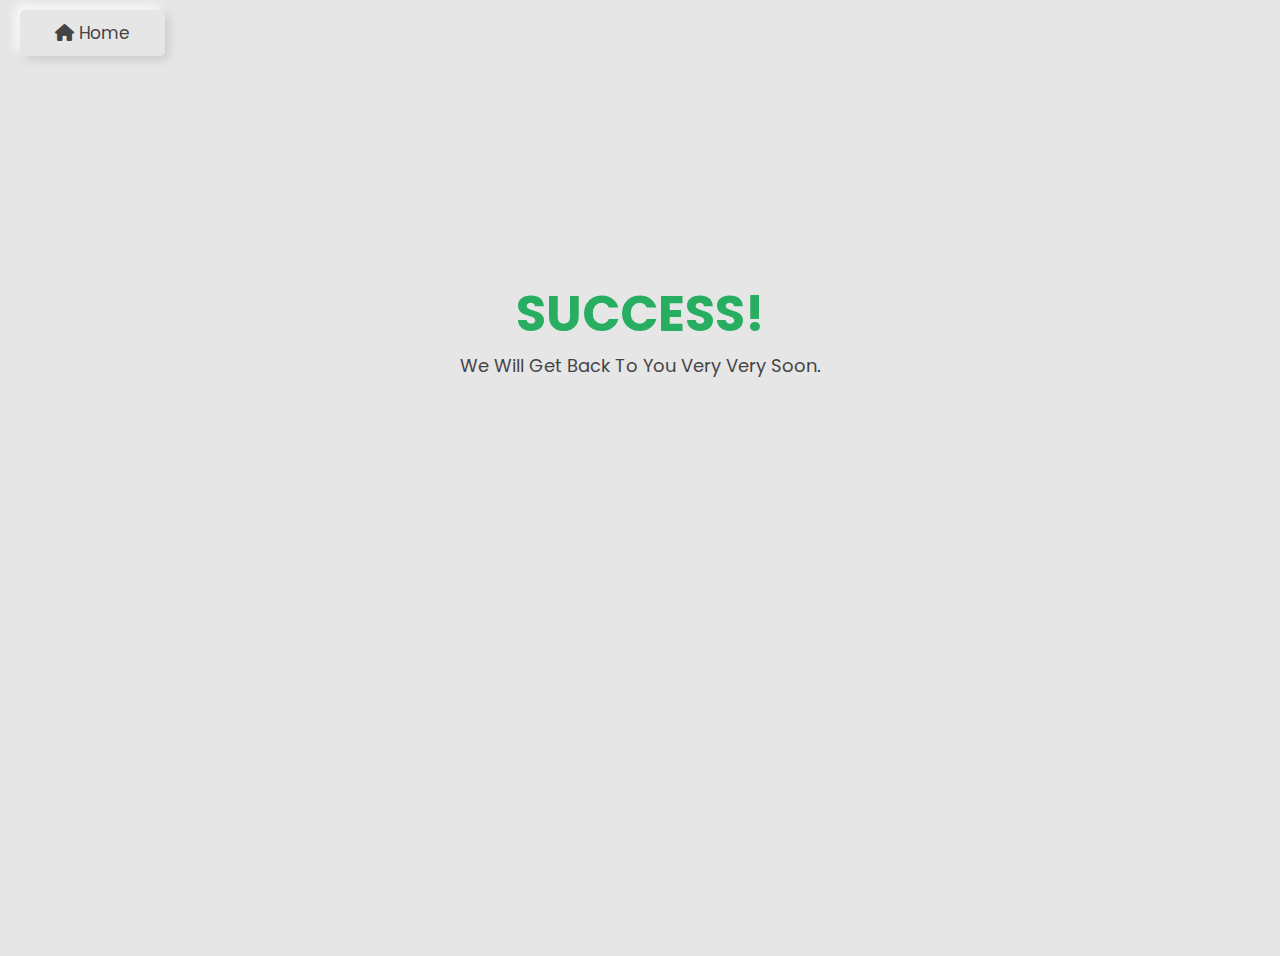
==== commit 698e6310: "contact home update" ====
--- a/success.html
+++ b/success.html
@@ -14,6 +14,8 @@
 </head>
 <body>
   
+    <a href="https://yurie2315.github.io/myportfolio/"> <button class="btn">
+        <i class="fa fa-home"></i> home</button></a>
 
     <!-- contact section start  -->
 
--- a/style2.css
+++ b/style2.css
@@ -61,6 +61,8 @@
     background: none;
     color: var(--black);
     box-shadow: var(--box-shadow);
+    margin-left: 2rem;
+    font-style: normal;
 }
 
 .btn:hover {
@@ -85,7 +87,7 @@
 .contact p {
     align-items: center;
     justify-content: center;
-    font-size: 2.7rem;
+    font-size: 1.8rem;
     display: flex;
     color: var(--black);
     justify-items: center;
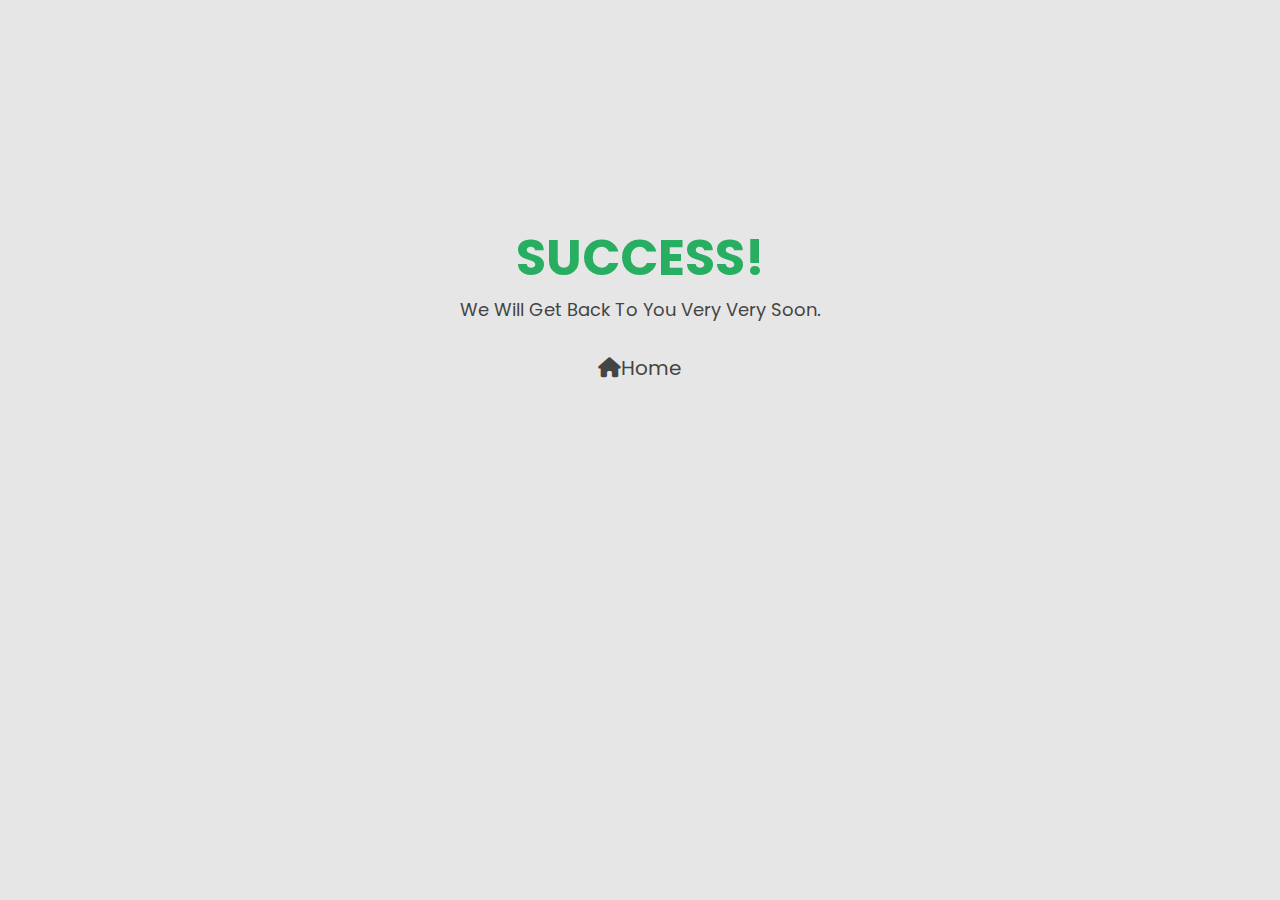
==== commit a0ad229a: "Contact_Homepage" ====
--- a/success.html
+++ b/success.html
@@ -14,8 +14,7 @@
 </head>
 <body>
   
-    <a href="https://yurie2315.github.io/myportfolio/"> <button class="btn">
-        <i class="fa fa-home"></i> home</button></a>
+    
 
     <!-- contact section start  -->
 
@@ -25,6 +24,7 @@
 
        
     </section>
+    <a href="https://yurie2315.github.io/myportfolio/"> <button class="btn"><i class="fa fa-home"></i> home</button></a>
 
     <!-- contact section end  -->
 
--- a/style2.css
+++ b/style2.css
@@ -47,27 +47,32 @@
 }
 
 section {
-    min-height: 100vh;
+    min-height: 30vh;
     padding: 2rem;
 }
 
 .btn {
-    margin-top: 1rem;
-    display: inline-block;
+    display: flex;
+    justify-content: center;
+    align-items: center;
+    height: 100%;
+    width: 100%; 
+    background: none;
     padding: 1rem 3.5rem;
     border-radius: .5rem;
-    font-size: 1.7rem;
+    font-size: 2rem;
     cursor: pointer;
-    background: none;
     color: var(--black);
-    box-shadow: var(--box-shadow);
-    margin-left: 2rem;
+    /* box-shadow: var(--box-shadow); */
     font-style: normal;
 }
 
+
+
 .btn:hover {
-    box-shadow: var(--box-shadow-inset);
+    /* box-shadow: var(--box-shadow-inset); */
     color: var(--green);
+    background: none;
 }
 
 .heading span {
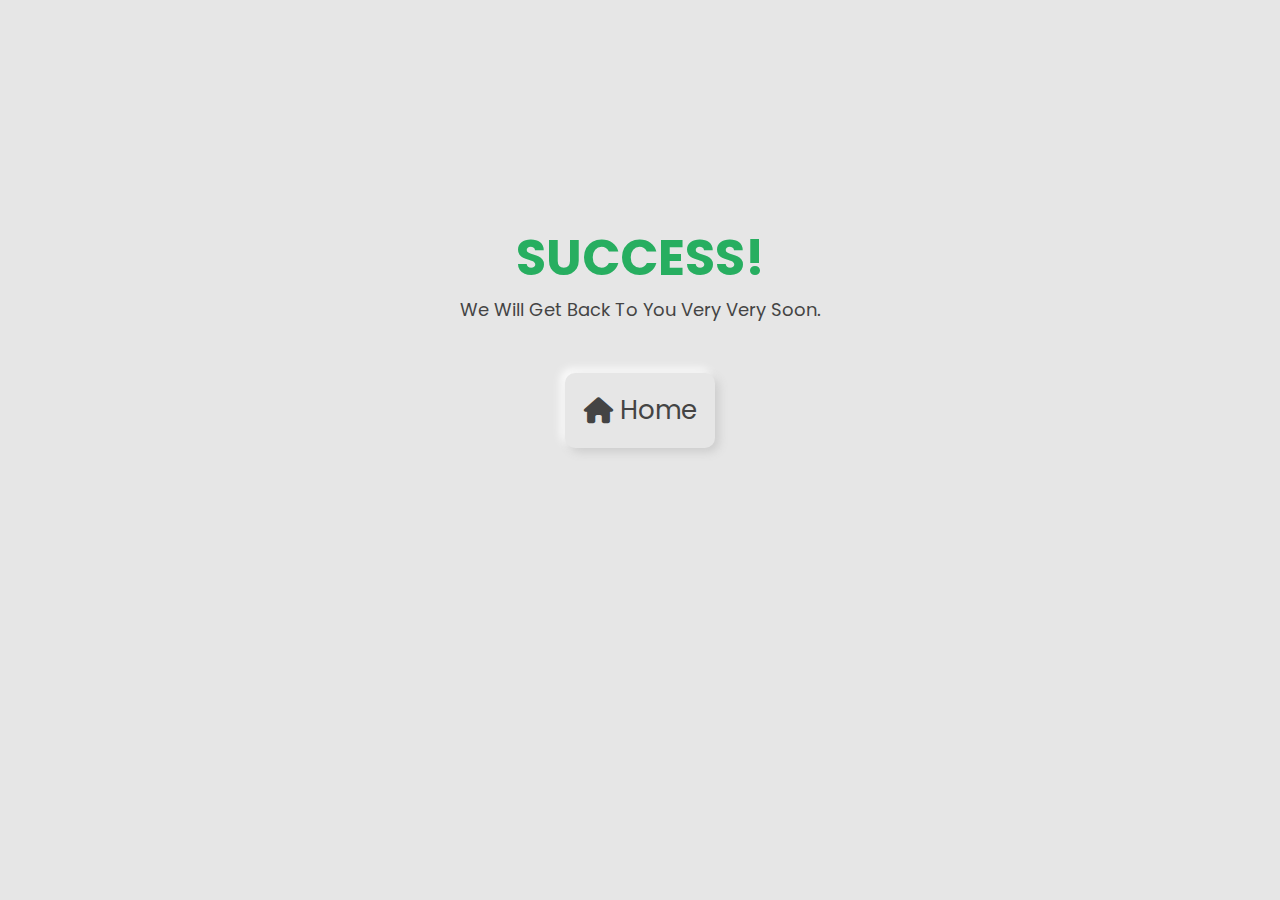
==== commit ea02680d: "edi wow" ====
--- a/success.html
+++ b/success.html
@@ -22,10 +22,14 @@
         <h1 class="heading"><span>Success!</span> </h1>
         <p>We will get back to you very very soon.</p>
 
-       
+
+        <div class="box-container">
+            <div class="box">
+                <a href="https://yurie2315.github.io/myportfolio/"> <button class="btn"><i class="fa fa-home"></i>&nbsp;home</button></a>
+            </div>
+         </div>
     </section>
-    <a href="https://yurie2315.github.io/myportfolio/"> <button class="btn"><i class="fa fa-home"></i> home</button></a>
-
+</div>
     <!-- contact section end  -->
 
 
--- a/style2.css
+++ b/style2.css
@@ -47,30 +47,36 @@
 }
 
 section {
-    min-height: 30vh;
+    min-height: 100vh;
     padding: 2rem;
+}
+
+.box-container {
+    display: flex;
+    height: 100%;
+    width: 100%;
+    align-items: center;
+    justify-content: center;
 }
 
 .btn {
     display: flex;
     justify-content: center;
+    width: 100%;
+    background: none;
+    margin-top: 50px;
+    font-size: 2.6rem;
     align-items: center;
-    height: 100%;
-    width: 100%; 
-    background: none;
-    padding: 1rem 3.5rem;
-    border-radius: .5rem;
-    font-size: 2rem;
-    cursor: pointer;
     color: var(--black);
-    /* box-shadow: var(--box-shadow); */
-    font-style: normal;
+    box-shadow: var(--box-shadow);
+    height: 75px;
+    width: 150px;
+    border-radius: 10px;
+
 }
 
-
-
 .btn:hover {
-    /* box-shadow: var(--box-shadow-inset); */
+    box-shadow: var(--box-shadow-inset);
     color: var(--green);
     background: none;
 }
